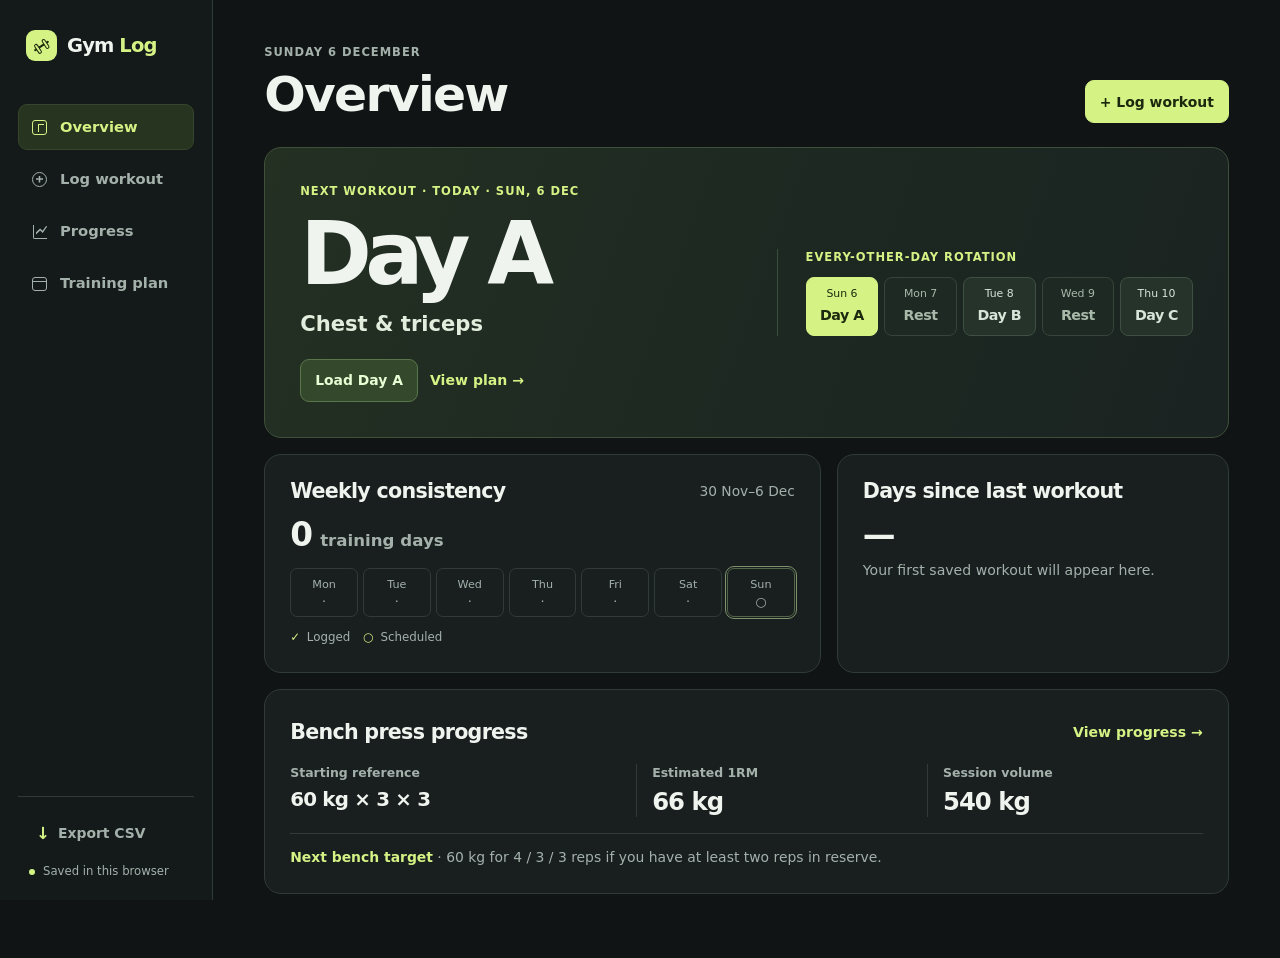
==== gym/index.html @ e6eccfbc "Add the gym workout tracker" ====
<!doctype html>
<html lang="en">
<head>
  <meta charset="utf-8">
  <meta name="viewport" content="width=device-width, initial-scale=1, viewport-fit=cover">
  <meta name="theme-color" content="#131717">
  <meta name="description" content="Log gym workouts, follow a three-day rotation and track progress by exercise.">
  <title>Gym Log</title>
  <link rel="stylesheet" href="./styles.css">
  <script type="module" src="./app.js"></script>
</head>
<body>
  <a class="skip-link" href="#app">Skip to content</a>
  <div class="shell">
    <aside class="sidebar">
      <a class="brand" href="#overview" aria-label="Gym Log overview">
        <span class="brand-icon" aria-hidden="true"><span></span></span>
        <span>Gym<span class="brand-accent"> Log</span></span>
      </a>
      <nav class="navigation" aria-label="Main navigation">
        <a href="#overview" data-page="overview" aria-current="page"><span class="nav-icon icon-overview" aria-hidden="true"></span><span>Overview</span></a>
        <a href="#log" data-page="log"><span class="nav-icon icon-log" aria-hidden="true"></span><span class="nav-desktop">Log workout</span><span class="nav-mobile">Log</span></a>
        <a href="#progress" data-page="progress"><span class="nav-icon icon-progress" aria-hidden="true"></span><span>Progress</span></a>
        <a href="#plan" data-page="plan"><span class="nav-icon icon-plan" aria-hidden="true"></span><span class="nav-desktop">Training plan</span><span class="nav-mobile">Plan</span></a>
      </nav>
      <div class="sidebar-bottom">
        <button class="button button-quiet export-button" type="button" data-action="export"><span class="download-icon" aria-hidden="true">↓</span> Export CSV</button>
        <p class="storage-label"><span aria-hidden="true"></span> Saved in this browser</p>
      </div>
    </aside>
    <div class="workspace">
      <header class="mobile-header">
        <a class="brand" href="#overview" aria-label="Gym Log overview">
          <span class="brand-icon" aria-hidden="true"><span></span></span>
          <span>Gym<span class="brand-accent"> Log</span></span>
        </a>
        <button class="button button-quiet" type="button" data-action="export"><span class="download-icon" aria-hidden="true">↓</span> CSV</button>
      </header>
      <main id="app" class="content" tabindex="-1">
        <noscript><p class="notice">Enable JavaScript to log workouts and view your progress.</p></noscript>
      </main>
    </div>
  </div>
  <div id="toast" class="toast" role="status" aria-live="polite"></div>
</body>
</html>
---- gym/styles.css ----
:root {
  color-scheme: dark;
  font-family: Geist, Inter, "DM Sans", system-ui, -apple-system, BlinkMacSystemFont, sans-serif;
  font-synthesis: none;
  --bg: #101414;
  --nav: #141919;
  --panel: #191f1f;
  --raised: #212827;
  --field: #121717;
  --line: #303b37;
  --text: #f0f4ef;
  --muted: #a4b1ab;
  --subtle: #82948b;
  --accent: #d5f285;
  --accent-text: #1c280d;
  --accent-soft: #27341f;
  --danger: #ffb3a9;
  --radius: 17px;
}

*, *::before, *::after { box-sizing: border-box; }
body { margin: 0; min-width: 0; background: var(--bg); color: var(--text); line-height: 1.5; }
a { color: inherit; text-decoration: none; }
button, input, select, textarea { font: inherit; }
button { color: inherit; }
button:enabled, select { cursor: pointer; }
button:disabled { opacity: .48; }
:focus-visible { outline: 2px solid var(--accent); outline-offset: 4px; }
[hidden] { display: none !important; }
h1, h2, h3, p, dl, dd { margin: 0; }
ol, ul { margin: 0; padding: 0; }
h1, h2, h3 { line-height: 1.15; letter-spacing: -.035em; }
h1 { font-size: clamp(2rem, 5vw, 3.05rem); font-weight: 700; }
h2 { font-size: 1.29rem; font-weight: 690; }
h3 { font-size: 1.07rem; font-weight: 670; }

.skip-link { position: fixed; top: 8px; left: 8px; z-index: 20; transform: translateY(-160%); background: var(--accent); color: var(--accent-text); padding: 10px 16px; border-radius: 8px; }
.skip-link:focus { transform: translateY(0); }
.shell { display: grid; grid-template-columns: 213px minmax(0, 1fr); min-height: 100dvh; }
.sidebar { display: flex; flex-direction: column; position: sticky; top: 0; height: 100dvh; padding: 30px 18px 19px; background: var(--nav); border-right: 1px solid var(--line); }
.brand { display: inline-flex; align-items: center; gap: 10px; align-self: flex-start; margin: 0 8px; font-size: 1.22rem; font-weight: 740; letter-spacing: -.045em; white-space: nowrap; }
.brand-accent { color: var(--accent); }
.brand-icon { display: grid; place-items: center; position: relative; width: 31px; height: 31px; flex: 0 0 31px; border-radius: 9px; background: var(--accent); color: var(--accent-text); }
.brand-icon span { position: relative; width: 17px; height: 2px; border-radius: 2px; background: currentColor; transform: rotate(-33deg); }
.brand-icon span::before, .brand-icon span::after { position: absolute; content: ""; width: 4px; height: 11px; top: -4.5px; border: 1.5px solid; border-radius: 2px; background: var(--accent); }
.brand-icon span::before { left: 2px; }
.brand-icon span::after { right: 2px; }
.navigation { display: grid; gap: 6px; margin-top: 43px; }
.navigation a { position: relative; display: flex; align-items: center; min-height: 46px; gap: 12px; padding: 0 12px; color: var(--muted); border: 1px solid transparent; border-radius: 9px; font-size: .92rem; font-weight: 620; white-space: nowrap; }
.navigation a:hover { background: var(--raised); color: var(--text); }
.navigation a[aria-current="page"] { background: var(--accent-soft); color: var(--accent); border-color: #36462c; }
.nav-mobile, .mobile-header { display: none; }
.nav-icon { display: inline-block; position: relative; width: 17px; height: 17px; flex: 0 0 17px; }
.nav-icon::before, .nav-icon::after { position: absolute; content: ""; }
.icon-overview::before { inset: 1px; border: 1.5px solid; border-radius: 3px; }
.icon-overview::after { inset: 5px 4px 4px 7px; border-left: 1.5px solid; border-top: 1.5px solid; }
.icon-log::before { inset: 1px; border: 1.5px solid; border-radius: 50%; }
.icon-log::after { inset: 5px; background: currentColor; clip-path: polygon(39% 0, 61% 0, 61% 39%, 100% 39%, 100% 61%, 61% 61%, 61% 100%, 39% 100%, 39% 61%, 0 61%, 0 39%, 39% 39%); }
.icon-progress::before { inset: 2px 1px 1px 2px; border-left: 1.5px solid; border-bottom: 1.5px solid; border-bottom-left-radius: 2px; }
.icon-progress::after { left: 5px; top: 3px; width: 11px; height: 9px; background: currentColor; clip-path: polygon(0 76%, 37% 32%, 60% 57%, 95% 0, 100% 15%, 61% 82%, 38% 56%, 0 100%); }
.icon-plan::before { inset: 2px 1px 1px; border: 1.5px solid; border-radius: 3px; }
.icon-plan::after { inset: 6px 2px auto; border-top: 1.5px solid; }
.sidebar-bottom { margin-top: auto; padding: 14px 3px 0; border-top: 1px solid var(--line); }
.export-button { width: 100%; justify-content: flex-start !important; }
.storage-label { display: flex; gap: 8px; align-items: center; margin: 9px 8px 0; color: var(--muted); font-size: .73rem; }
.storage-label span { width: 6px; height: 6px; border-radius: 50%; background: var(--accent); }
.download-icon { color: var(--accent); font-size: 1.2em; line-height: 1; }
.workspace { min-width: 0; }
.content { width: 100%; max-width: 1160px; padding: 44px clamp(22px, 4vw, 58px) 64px; margin-inline: auto; }
.content:focus { outline: none; }
.page-heading { display: flex; align-items: end; justify-content: space-between; gap: 14px; margin-bottom: 24px; }
.page-heading .eyebrow { margin-bottom: 6px; }
.eyebrow { color: var(--muted); font-size: .72rem; font-weight: 700; letter-spacing: .085em; text-transform: uppercase; }
.dim { color: var(--muted); }
.small { font-size: .86rem; }
.number { font-variant-numeric: tabular-nums; }
.accent { color: var(--accent); }
.button { display: inline-flex; align-items: center; justify-content: center; gap: 8px; min-height: 43px; padding: 8px 14px; border: 1px solid var(--line); border-radius: 9px; background: var(--raised); color: var(--text); font-weight: 680; font-size: .87rem; line-height: 1.2; white-space: nowrap; }
.button:hover { border-color: var(--subtle); }
.button-primary { background: var(--accent); color: var(--accent-text); border-color: var(--accent); }
.button-primary:hover { background: #e2ffa5; border-color: #e2ffa5; }
.button-quiet { background: transparent; border-color: transparent; color: var(--muted); }
.button-quiet:hover { color: var(--text); background: var(--raised); }
.button-small { min-height: 37px; padding: 6px 10px; font-size: .8rem; }
.text-link { display: inline-flex; gap: 5px; align-items: center; color: var(--accent); font-size: .88rem; font-weight: 650; padding: 7px 0; }
.text-link:hover { text-decoration: underline; text-underline-offset: 3px; }
.panel { min-width: 0; padding: clamp(17px, 2.4vw, 25px); border: 1px solid var(--line); border-radius: var(--radius); background: var(--panel); }
.panel-heading { display: flex; justify-content: space-between; align-items: center; gap: 12px; margin-bottom: 14px; }
.panel-heading h2 + p { margin-top: 5px; }
.stack { display: grid; gap: 16px; }

.hero { display: grid; grid-template-columns: minmax(0, 1fr) minmax(0, .92fr); gap: 24px; align-items: center; padding: clamp(20px, 3.4vw, 35px); background: linear-gradient(110deg, #243022 0%, #1d2822 54%, #1a2321 100%); border-color: #3e503a; }
.hero .eyebrow { color: var(--accent); }
.hero-title { margin: 4px 0 4px; font-size: clamp(3rem, 7.2vw, 5.4rem); font-weight: 730; letter-spacing: -.077em; }
.hero-subtitle { font-size: clamp(1rem, 2.35vw, 1.32rem); font-weight: 620; color: #e2eddd; }
.hero-actions { display: flex; align-items: center; flex-wrap: wrap; gap: 12px; margin-top: 19px; }
.hero-actions .button { background: #34482b; color: #e8ffd6; border-color: #5a754a; }
.hero-actions .button:hover { background: #3e542f; }
.hero-calendar { border-left: 1px solid #3b4e3b; padding-left: clamp(12px, 2.7vw, 28px); }
.hero-calendar > p { margin-bottom: 10px; }
.rotation-grid { list-style: none; display: grid; grid-template-columns: repeat(5, minmax(0, 1fr)); gap: 6px; }
.rotation-tile { display: grid; align-content: center; justify-items: center; gap: 2px; min-height: 59px; padding: 5px 2px; border: 1px solid #3e5042; border-radius: 8px; color: #d8e5d9; background: #26332b; font-variant-numeric: tabular-nums; }
.rotation-tile strong { font-size: .89rem; letter-spacing: -.035em; white-space: nowrap; }
.rotation-tile small { font-size: .68rem; }
.rotation-tile.rest { border-color: #35453b; background: #1e2923; color: #a8b9aa; }
.rotation-tile.next { border-color: var(--accent); background: var(--accent); color: var(--accent-text); }
.dashboard-grid { display: grid; grid-template-columns: minmax(0, 1.42fr) minmax(0, 1fr); gap: 16px; }
.stat-large { font-size: 2.05rem; line-height: 1.1; font-weight: 740; letter-spacing: -.065em; }
.stat-large .stat-unit { font-size: 1.04rem; font-weight: 610; color: var(--muted); letter-spacing: 0; }
.stat-detail { margin-top: 7px; color: var(--muted); font-size: .88rem; }
.week { display: grid; grid-template-columns: repeat(7, minmax(0, 1fr)); gap: 5px; list-style: none; margin-top: 15px; }
.week li { display: grid; min-height: 49px; place-content: center; justify-items: center; gap: 3px; color: var(--muted); border: 1px solid var(--line); border-radius: 7px; font-size: .7rem; }
.week .week-done { background: var(--accent-soft); color: var(--accent); border-color: #587441; }
.week .week-planned { border-color: #52654a; }
.week .week-today { outline: 1px solid #7f916b; outline-offset: 1px; }
.week-mark { font-size: .8rem; line-height: 1; }
.legend { display: flex; flex-wrap: wrap; gap: 5px 13px; margin-top: 12px; color: var(--muted); font-size: .74rem; }
.legend b { margin-right: 3px; color: var(--accent); font-weight: 600; }
.bench-summary { display: grid; grid-template-columns: minmax(0, 1.2fr) minmax(0, 1fr) minmax(0, 1fr); gap: 15px; align-items: start; }
.bench-summary > div + div { border-left: 1px solid var(--line); padding-left: 15px; }
.bench-summary dt { color: var(--muted); font-size: .78rem; font-weight: 630; }
.bench-summary dd { margin-top: 5px; font-size: clamp(1rem, 2.6vw, 1.52rem); line-height: 1.18; font-weight: 690; letter-spacing: -.04em; }
.bench-summary dd.set-summary { font-size: clamp(.97rem, 2.1vw, 1.24rem); }
.metric-note { display: block; margin-top: 5px; color: var(--muted); font-size: .77rem; }
.bench-target { margin-top: 16px; padding-top: 13px; border-top: 1px solid var(--line); color: var(--muted); font-size: .87rem; }
.bench-target strong { color: var(--accent); }
.recent-list { display: grid; list-style: none; }
.recent-list li { display: flex; justify-content: space-between; gap: 10px; align-items: center; padding: 10px 0; border-top: 1px solid var(--line); }
.recent-list li:first-child { border-top: 0; padding-top: 0; }

label, legend { font-weight: 630; }
.field { display: grid; align-content: start; gap: 6px; font-size: .86rem; min-width: 0; }
.field > label, .field > span { color: var(--muted); }
input, select, textarea { display: block; min-width: 0; width: 100%; color: var(--text); border: 1px solid var(--line); border-radius: 8px; background: var(--field); padding: 10px; font-size: 1rem; line-height: 1.3; }
input, select { min-height: 45px; }
textarea { min-height: 83px; resize: vertical; }
input::placeholder, textarea::placeholder { color: var(--subtle); }
input:focus, select:focus, textarea:focus { border-color: var(--accent); }
input[type="number"] { font-variant-numeric: tabular-nums; }
input[type="number"]::-webkit-inner-spin-button { opacity: 1; }
.field-grid { display: grid; grid-template-columns: repeat(2, minmax(0, 1fr)); gap: 11px; }
.group-field { margin: 15px 0 0; padding: 0; border: 0; }
.group-field legend { color: var(--muted); font-size: .86rem; margin-bottom: 8px; }
.group-buttons { display: flex; gap: 6px; flex-wrap: wrap; }
.group-buttons label { position: relative; }
.group-buttons input { position: absolute; opacity: 0; width: 1px; height: 1px; min-height: 0; padding: 0; }
.group-buttons span, .chip { display: inline-flex; align-items: center; min-height: 36px; padding: 5px 10px; color: var(--muted); font-size: .8rem; font-weight: 620; border: 1px solid var(--line); border-radius: 7px; background: var(--field); cursor: pointer; }
.group-buttons input:checked + span { color: var(--accent); border-color: #5e7446; background: var(--accent-soft); }
.group-buttons input:focus-visible + span { outline: 2px solid var(--accent); outline-offset: 3px; }
.chip:hover { color: var(--text); border-color: var(--subtle); }
.log-block .panel-heading { margin-bottom: 0; }
.log-workout-exercises { display: grid; gap: 11px; margin-top: 13px; }
.exercise-card { border: 1px solid var(--line); padding: 15px; border-radius: 11px; background: #171d1d; }
.exercise-card-heading { display: flex; align-items: start; justify-content: space-between; gap: 10px; margin-bottom: 12px; }
.exercise-card-heading .small { margin-top: 4px; }
.exercise-options { display: grid; grid-template-columns: minmax(0, 1fr) minmax(0, 1fr); gap: 10px; margin-bottom: 12px; }
.exercise-options select { min-height: 40px; }
.set-grid { display: grid; grid-template-columns: 2.35rem minmax(0, 1fr) minmax(0, .8fr) 2.5rem; gap: 7px 9px; align-items: center; }
.set-grid .set-label { color: var(--muted); font-weight: 650; font-size: .78rem; }
.set-grid input { min-height: 42px; }
.set-number { padding-left: 3px; color: var(--muted); font-size: .86rem; }
.icon-button { display: grid; place-items: center; min-width: 40px; min-height: 40px; padding: 0; font-size: 1.25rem; color: var(--muted); border: 1px solid var(--line); border-radius: 7px; background: transparent; }
.icon-button:hover { color: var(--danger); border-color: var(--subtle); }
.exercise-card .add-set { margin-top: 9px; }
.exercise-empty { margin-top: 14px; padding: 17px 15px; border: 1px dashed #46534c; border-radius: 10px; }
.exercise-empty p { margin-bottom: 10px; }
.quick-add { display: flex; flex-wrap: wrap; gap: 6px; }
.picker { margin-top: 12px; padding: 11px; border: 1px solid #506343; background: var(--field); border-radius: 10px; }
.picker input { background: var(--panel); }
.picker-options { display: grid; gap: 3px; margin-top: 6px; }
.picker-options button { min-height: 41px; display: flex; justify-content: space-between; align-items: center; gap: 8px; padding: 7px 9px; border: 1px solid transparent; border-radius: 7px; text-align: left; background: transparent; }
.picker-options button:hover { background: var(--accent-soft); border-color: var(--line); }
.picker-options .picker-create { color: var(--accent); }
.picker-options small { color: var(--muted); text-align: right; }
.form-footer { display: flex; justify-content: space-between; align-items: center; gap: 12px; padding: 8px 0 0; }
.form-footer-actions { display: flex; gap: 6px; align-items: center; flex-wrap: wrap; }
.danger { color: var(--danger); }
.notice { color: var(--danger); font-size: .9rem; border: 1px solid #74524b; border-radius: 8px; padding: 9px 12px; background: #34221f; margin-bottom: 15px; }
.form-error { margin: 0; }

.segment { display: flex; align-items: center; gap: 3px; padding: 4px; background: var(--nav); border: 1px solid var(--line); border-radius: 10px; width: fit-content; max-width: 100%; }
.segment button { background: transparent; color: var(--muted); border: 1px solid transparent; border-radius: 7px; padding: 7px 11px; min-height: 39px; font-size: .85rem; font-weight: 660; white-space: nowrap; }
.segment button:hover { color: var(--text); }
.segment button[aria-pressed="true"] { background: var(--accent-soft); color: var(--accent); border-color: #425735; }
.progress-controls { display: flex; justify-content: space-between; align-items: end; gap: 12px; flex-wrap: wrap; }
.progress-controls .field { width: min(100%, 284px); }
.chart-head { display: flex; justify-content: space-between; align-items: end; gap: 9px; margin-bottom: 10px; flex-wrap: wrap; }
.chart-head .field { width: min(100%, 168px); }
.chart-head .field select { min-height: 38px; font-size: .89rem; padding: 6px 8px; }
.chart-wrap { position: relative; width: 100%; height: 225px; }
.chart-wrap canvas { display: block; width: 100%; height: 100%; }
.chart-tip { pointer-events: none; position: absolute; display: grid; gap: 1px; background: #111817; border: 1px solid var(--line); border-radius: 7px; padding: 6px 9px; color: var(--muted); font-size: .76rem; }
.chart-tip strong { color: var(--accent); }
.empty-chart { display: grid; min-height: 125px; place-content: center; text-align: center; gap: 5px; border: 1px dashed var(--line); border-radius: 9px; padding: 12px; }
.table-scroll { overflow-x: auto; }
table { width: 100%; border-collapse: collapse; text-align: left; font-size: .88rem; }
caption { color: var(--muted); text-align: left; padding-bottom: 7px; }
th, td { padding: 11px 9px; border-bottom: 1px solid var(--line); vertical-align: top; }
th:first-child, td:first-child { padding-left: 0; }
th:last-child, td:last-child { padding-right: 0; }
th { color: var(--muted); font-size: .76rem; font-weight: 690; }
tbody tr:last-child td, tbody tr:last-child th { border-bottom: 0; }
.history-table { min-width: 580px; }
.history-table .sets-cell { min-width: 135px; }
.history-mobile { display: none; }
.nowrap { white-space: nowrap; }
.badge { display: inline-flex; align-items: center; border-radius: 6px; padding: 3px 6px; color: var(--accent); background: var(--accent-soft); font-size: .72rem; font-weight: 670; white-space: nowrap; }
.row-note { display: block; max-width: 36ch; margin-top: 3px; color: var(--muted); overflow-wrap: anywhere; }
.compare-form .range { border: 0; padding: 0; margin: 0; min-width: 0; }
.range legend { margin-bottom: 7px; }
.compare-form .form-footer { padding-top: 12px; }
.compare-table { min-width: 450px; }
.compare-table tbody th { font-size: .85rem; }
.return-settings { display: flex; align-items: end; gap: 9px; flex-wrap: wrap; }
.return-settings .field { width: min(100%, 190px); }
.return-grid { display: grid; grid-template-columns: repeat(2, minmax(0, 1fr)); gap: 13px; }
.return-card { background: #171d1d; border: 1px solid var(--line); border-radius: 10px; padding: 13px; }
.return-card h3 { margin-bottom: 9px; }
.return-card dl { display: grid; grid-template-columns: 1fr auto; gap: 5px 9px; font-size: .86rem; }
.return-card dt { color: var(--muted); }
.return-card dd { font-weight: 650; text-align: right; }
.return-card .badge, .return-card .metric-note { margin-top: 9px; }

.plan-priorities { display: flex; flex-wrap: wrap; gap: 6px; margin: 12px 0 8px; }
.plan-priorities span { display: inline-flex; gap: 5px; align-items: center; padding: 5px 8px; background: var(--raised); border: 1px solid var(--line); border-radius: 7px; font-size: .79rem; }
.plan-priorities b { color: var(--accent); font-weight: 680; }
.plan-list { list-style: none; }
.plan-lift { display: grid; grid-template-columns: minmax(0, 1.08fr) minmax(0, 1fr); gap: 10px; align-items: start; padding: 12px 0; border-top: 1px solid var(--line); }
.plan-lift:last-child { padding-bottom: 0; }
.plan-lift strong { font-size: .92rem; }
.plan-lift .dim { font-size: .79rem; }
.plan-lift .prescription { color: var(--accent); font-variant-numeric: tabular-nums; font-weight: 630; font-size: .85rem; }
.plan-alt { padding-left: 10px; border-left: 1px solid var(--line); }
.plan-schedule { display: grid; grid-template-columns: repeat(7, minmax(0, 1fr)); gap: 5px; list-style: none; margin-top: 12px; }
.plan-schedule .rotation-tile { border-color: var(--line); background: var(--raised); }
.plan-schedule .rotation-tile.rest { background: var(--field); }
.plan-schedule .rotation-tile.next { background: var(--accent); border-color: var(--accent); }
.plan-guide p + p { margin-top: 8px; }
.plan-guide .dim { margin-top: 10px; }
.toast { position: fixed; right: 20px; bottom: 20px; z-index: 12; display: none; max-width: min(390px, calc(100vw - 40px)); padding: 10px 14px; color: var(--text); background: #293b28; border: 1px solid #607e51; border-radius: 10px; font-size: .9rem; }
.toast:not(:empty) { display: block; }
.toast.toast-error { background: #3d2725; border-color: #87564f; }

@media (max-width: 1020px) {
  .shell { grid-template-columns: 183px minmax(0, 1fr); }
  .sidebar { padding-inline: 13px; }
  .content { padding-inline: 26px; }
}
@media (max-width: 760px) {
  .shell { display: block; }
  .sidebar { position: static; display: contents; }
  .sidebar > .brand, .sidebar-bottom, .nav-desktop { display: none; }
  .nav-mobile { display: inline; }
  .mobile-header { display: flex; align-items: center; justify-content: space-between; min-height: 59px; padding: max(5px, env(safe-area-inset-top)) max(12px, env(safe-area-inset-right)) 5px max(10px, env(safe-area-inset-left)); border-bottom: 1px solid var(--line); background: var(--nav); }
  .mobile-header .brand { align-self: center; }
  .mobile-header .brand-icon { width: 27px; height: 27px; flex-basis: 27px; }
  .navigation { position: fixed; inset: auto 0 0; z-index: 9; grid-template-columns: repeat(4, minmax(0, 1fr)); gap: 3px; margin: 0; padding: 5px max(6px, env(safe-area-inset-right)) max(5px, env(safe-area-inset-bottom)) max(6px, env(safe-area-inset-left)); border-top: 1px solid var(--line); background: var(--nav); }
  .navigation a { flex-direction: column; justify-content: center; gap: 2px; min-height: 46px; padding: 3px; border-radius: 7px; font-size: .72rem; }
  .content { padding: 22px 16px calc(83px + env(safe-area-inset-bottom)); }
  .page-heading { margin-bottom: 16px; }
  .toast { bottom: calc(65px + env(safe-area-inset-bottom)); right: 12px; }
  .log-form > .form-footer { position: sticky; bottom: calc(56px + env(safe-area-inset-bottom)); z-index: 3; padding: 7px 0; background: var(--bg); }
}
@media (max-width: 490px) {
  .hero { grid-template-columns: 1fr; gap: 16px; }
  .hero-calendar { border-left: 0; border-top: 1px solid #3b4e3b; padding: 11px 0 0; }
  .hero-calendar > p { margin-bottom: 7px; }
  .hero-title { font-size: 3.4rem; }
  .hero-actions { margin-top: 12px; }
  .rotation-tile { min-height: 48px; }
  .dashboard-grid { grid-template-columns: 1fr; gap: 11px; }
  .stack { gap: 11px; }
  .bench-summary { gap: 7px; }
  .bench-summary > div + div { padding-left: 7px; }
  .bench-summary dt { font-size: .72rem; }
  .panel-heading { gap: 6px; }
  .page-heading .button { padding-inline: 10px; }
  .progress-controls .field { width: 100%; }
  .segment { width: 100%; }
  .segment button { flex: 1; padding-inline: 5px; }
  .compare-form > .field-grid, .return-grid { grid-template-columns: 1fr; }
  .compare-form .form-footer { flex-wrap: wrap; }
  .chart-wrap { height: 184px; }
  .history-desktop { display: none; }
  .history-mobile { display: block; }
  .history-mobile table { table-layout: fixed; font-size: .81rem; }
  .history-mobile td, .history-mobile th { padding-inline: 5px; }
  .history-mobile td:first-child, .history-mobile th:first-child { padding-left: 0; }
  .history-mobile th:first-child { width: 38%; }
  .history-mobile details { margin-top: 4px; }
  .history-mobile summary { color: var(--accent); cursor: pointer; font-size: .75rem; }
  .history-mobile details .row-note { margin-top: 4px; }
  .history-mobile .badge { margin-top: 3px; }
  .plan-lift { gap: 6px; }
  .plan-alt { padding-left: 6px; }
  .plan-schedule .rotation-tile strong { font-size: .75rem; }
  .plan-schedule .rotation-tile small { font-size: .64rem; }
}
@media (prefers-reduced-motion: reduce) {
  *, *::before, *::after { scroll-behavior: auto !important; }
}

.sr-only { position: absolute; width: 1px; height: 1px; padding: 0; margin: -1px; overflow: hidden; clip-path: inset(50%); white-space: nowrap; border: 0; }
.history-reference { margin: -3px 0 11px; }
.history-mobile details .button { margin-top: 5px; }
@media (max-width: 490px) {
  .compare-table { min-width: 0; font-size: .79rem; }
  .compare-table th, .compare-table td { padding-inline: 4px; white-space: normal; }
  .compare-table th:first-child { padding-left: 0; }
  .compare-table td:last-child, .compare-table th:last-child { padding-right: 0; }
}
@media (max-width: 365px) {
  .log-form .panel:first-child > .field-grid, .compare-form .range .field-grid { grid-template-columns: 1fr; }
}
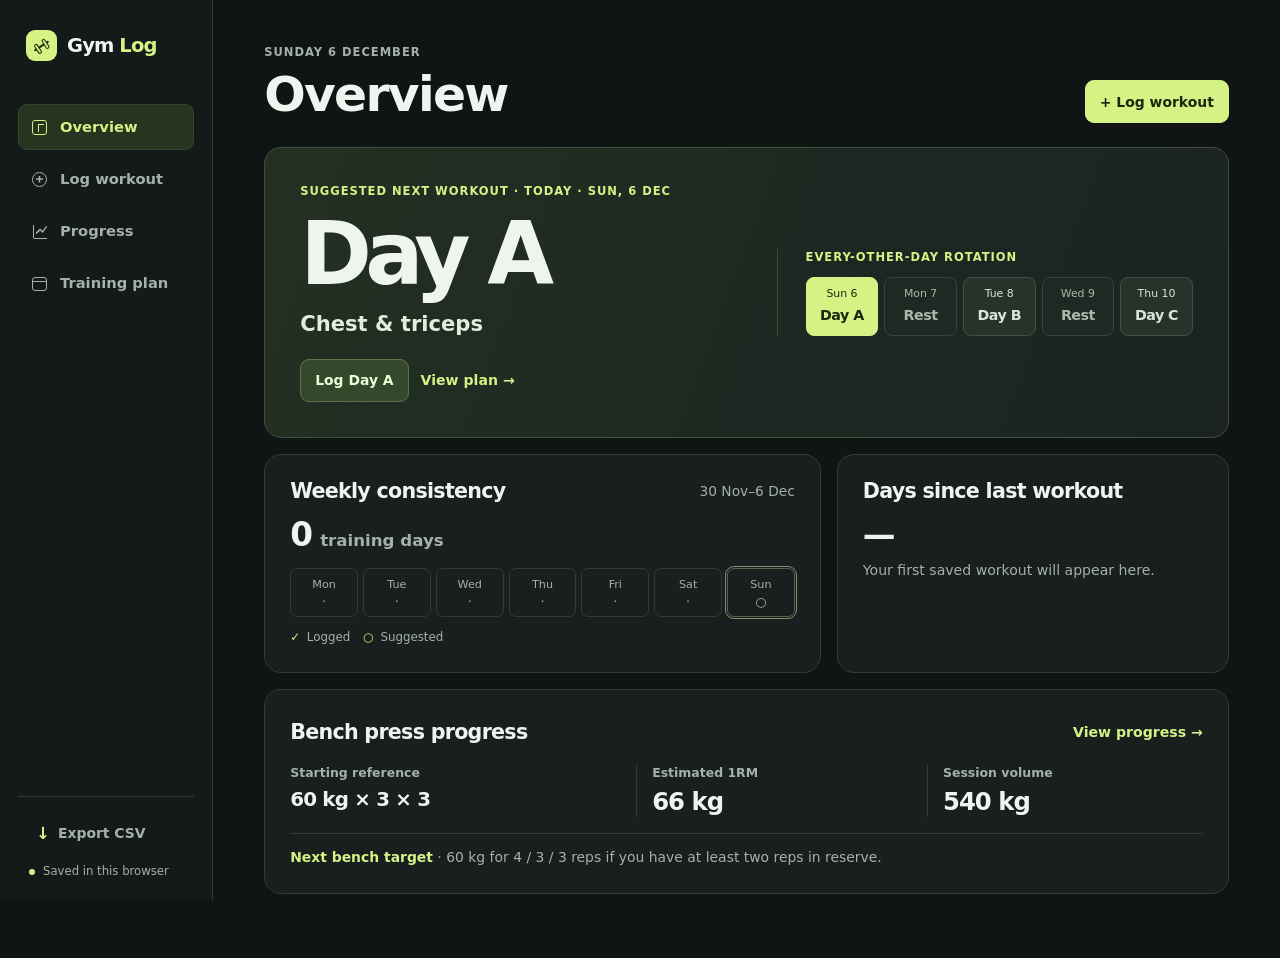
==== commit ab13c06c: "Add exercise demonstration pictures to Gym Log" ====
--- a/gym/index.html
+++ b/gym/index.html
@@ -6,8 +6,8 @@
   <meta name="theme-color" content="#131717">
   <meta name="description" content="Log gym workouts, follow a three-day rotation and track progress by exercise.">
   <title>Gym Log</title>
-  <link rel="stylesheet" href="./styles.css">
-  <script type="module" src="./app.js"></script>
+  <link rel="stylesheet" href="./styles.css?v=exercise-pictures">
+  <script type="module" src="./app.js?v=exercise-pictures"></script>
 </head>
 <body>
   <a class="skip-link" href="#app">Skip to content</a>
@@ -41,6 +41,15 @@
       </main>
     </div>
   </div>
+  <dialog id="exercise-picture" class="exercise-picture" aria-labelledby="exercise-picture-title">
+    <form method="dialog">
+      <div class="panel-heading">
+        <h2 id="exercise-picture-title"></h2>
+        <button class="button" type="submit" autofocus>Close</button>
+      </div>
+      <img id="exercise-picture-full" width="480" height="180" alt="">
+    </form>
+  </dialog>
   <div id="toast" class="toast" role="status" aria-live="polite"></div>
 </body>
 </html>
--- a/gym/styles.css
+++ b/gym/styles.css
@@ -312,3 +312,16 @@
 @media (max-width: 365px) {
   .log-form .panel:first-child > .field-grid, .compare-form .range .field-grid { grid-template-columns: 1fr; }
 }
+
+.exercise-name-picture, .plan-exercise-picture { display: flex; align-items: flex-start; gap: 9px; min-width: 0; }
+.exercise-name-picture { align-items: center; }
+.exercise-image { width: 80px; height: 30px; object-fit: contain; display: block; flex: none; border-radius: 5px; background: #f3f2ee; }
+.exercise-image-button { display: grid; place-items: center; min-height: 44px; flex: none; padding: 4px; background: var(--field); border: 1px solid var(--line); border-radius: 7px; }
+.exercise-image-button:hover { border-color: var(--accent); }
+.exercise-picture { width: min(540px, calc(100% - 28px)); max-height: 85vh; color: var(--text); background: var(--panel); border: 1px solid var(--line); border-radius: var(--radius); padding: 18px; }
+.exercise-picture::backdrop { background: rgb(0 0 0 / 75%); }
+.exercise-picture img { display: block; width: 100%; height: auto; border-radius: 7px; background: #f3f2ee; }
+@media (max-width: 540px) {
+  .plan-exercise-picture { flex-direction: column; gap: 5px; }
+  .picker-options .exercise-image { width: 64px; height: 24px; }
+}
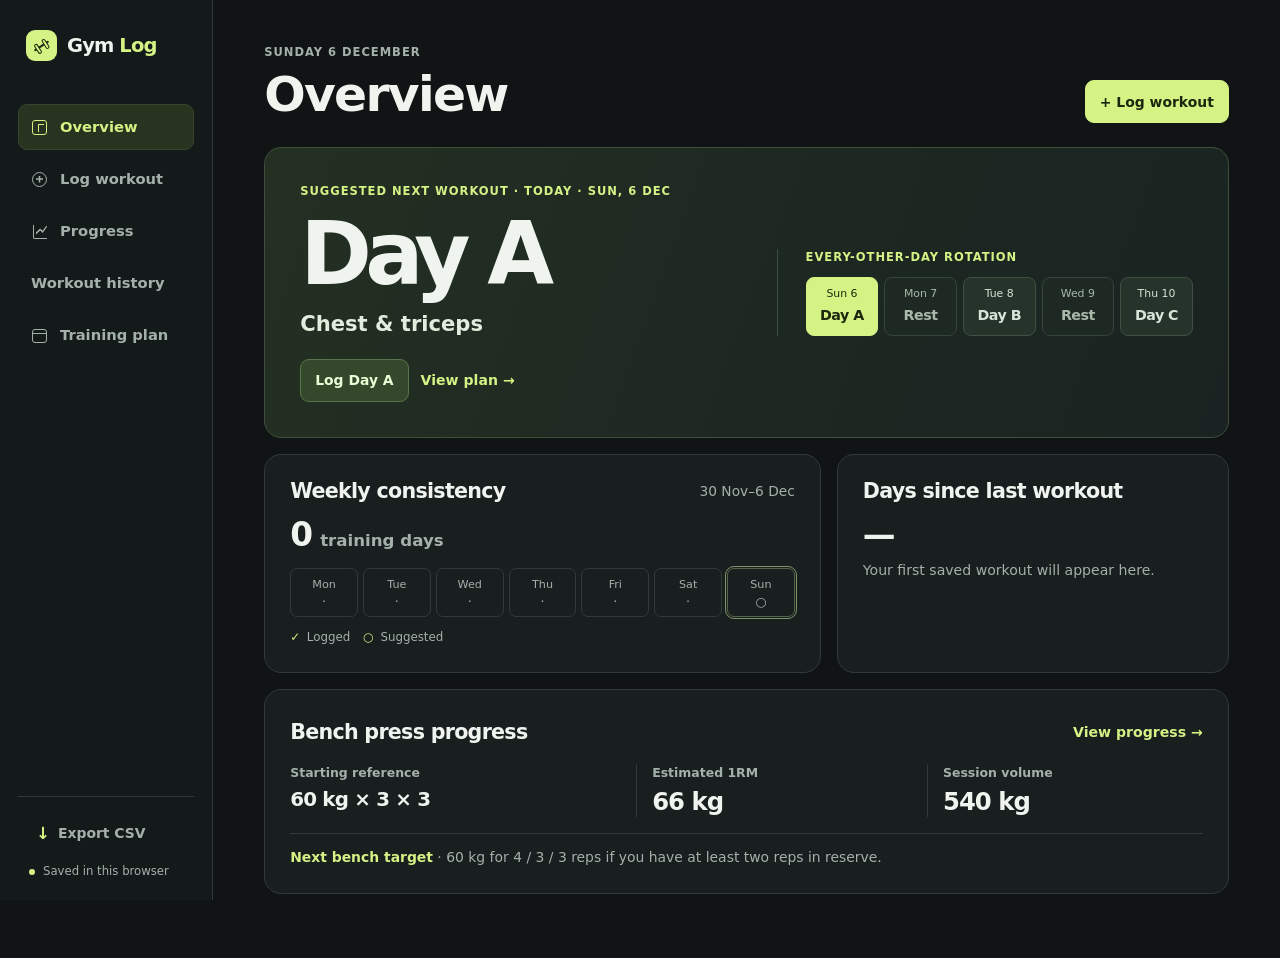
==== commit fde4e805: "Link published individual workout history from gym navigation" ====
--- a/gym/index.html
+++ b/gym/index.html
@@ -21,6 +21,7 @@
         <a href="#overview" data-page="overview" aria-current="page"><span class="nav-icon icon-overview" aria-hidden="true"></span><span>Overview</span></a>
         <a href="#log" data-page="log"><span class="nav-icon icon-log" aria-hidden="true"></span><span class="nav-desktop">Log workout</span><span class="nav-mobile">Log</span></a>
         <a href="#progress" data-page="progress"><span class="nav-icon icon-progress" aria-hidden="true"></span><span>Progress</span></a>
+        <a href="./shared.html" aria-label="Shared workout history">Workout history</a>
         <a href="#plan" data-page="plan"><span class="nav-icon icon-plan" aria-hidden="true"></span><span class="nav-desktop">Training plan</span><span class="nav-mobile">Plan</span></a>
       </nav>
       <div class="sidebar-bottom">
